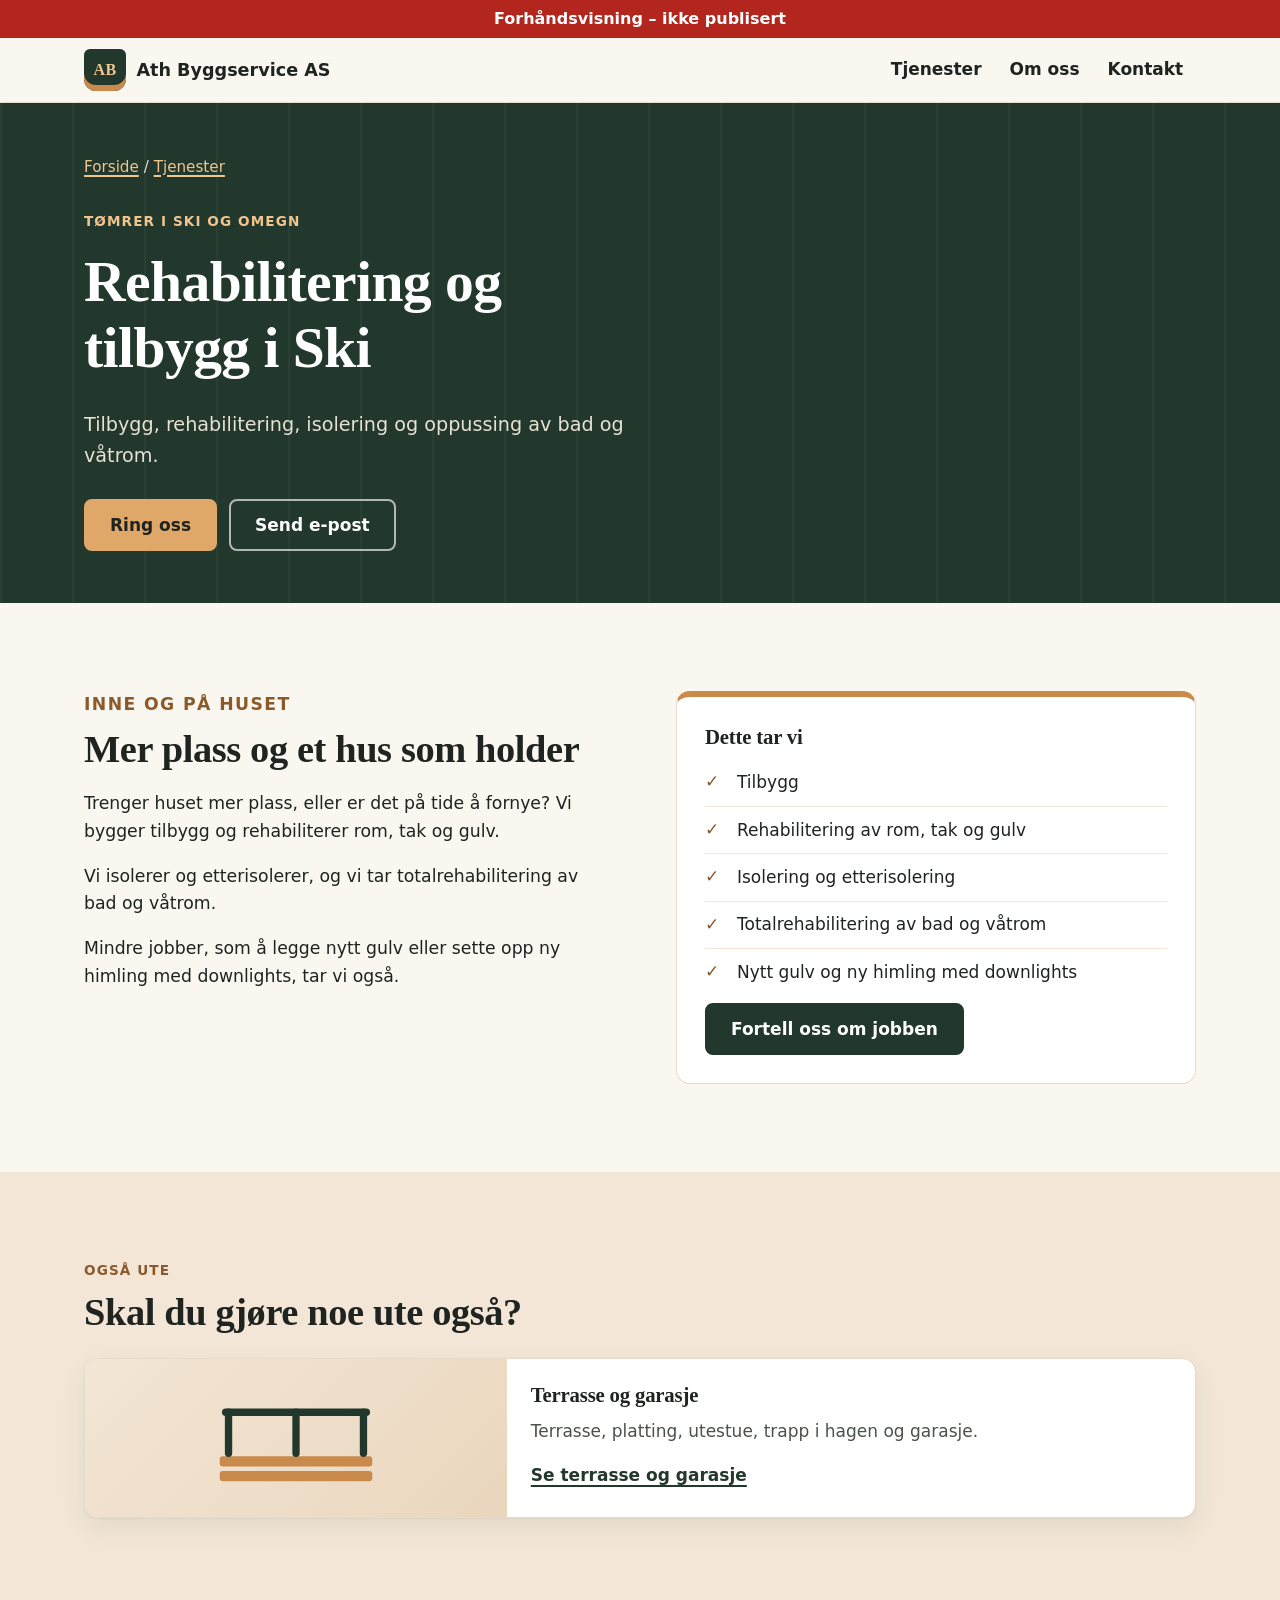
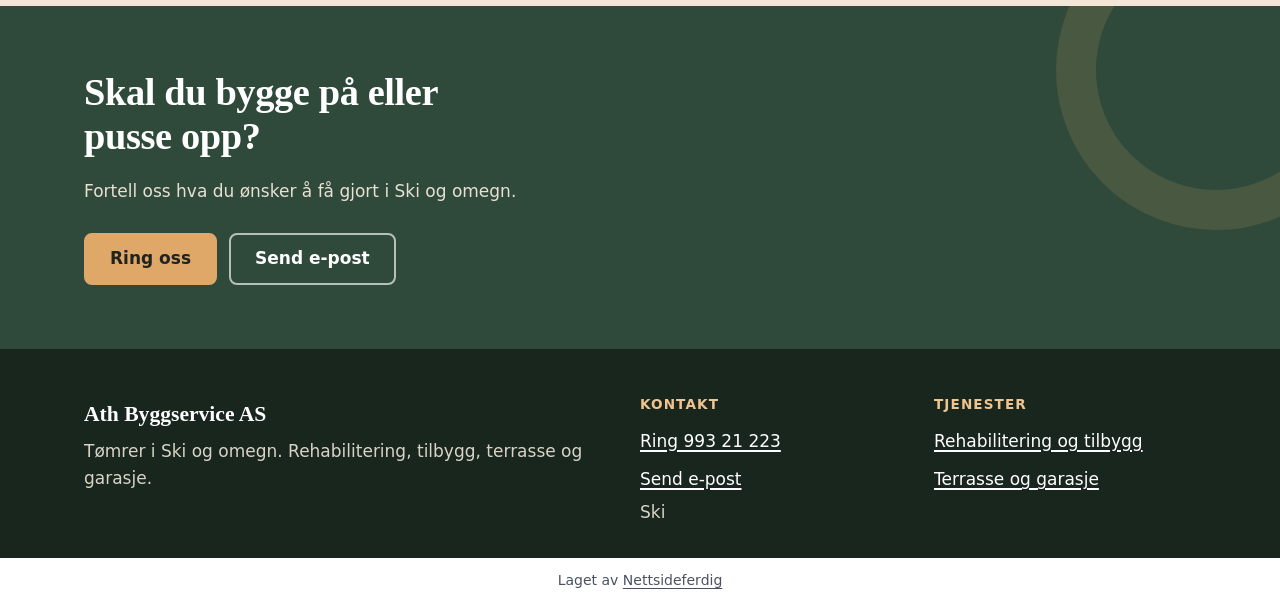
==== tjenester/rehabilitering/index.html @ ae08cdbd "Forhåndsvisning" ====
<!doctype html>
<html lang="nb">
<head>
<meta charset="utf-8">
<meta name="viewport" content="width=device-width, initial-scale=1">
<title>Rehabilitering og tilbygg i Ski | Ath Byggservice AS</title>
<meta name="description" content="Rehabilitering, tilbygg, isolering og oppussing av bad og våtrom i Ski og omegn. Tømrerarbeid fra Ath Byggservice AS.">
<link rel="canonical" href="https://andersmathisen7-design.github.io/side-ath-byggservice-as-99d65b7e/tjenester/rehabilitering/">
<meta property="og:type" content="website">
<meta property="og:locale" content="nb_NO">
<meta property="og:site_name" content="Ath Byggservice AS">
<meta property="og:title" content="Rehabilitering og tilbygg i Ski | Ath Byggservice AS">
<meta property="og:description" content="Rehabilitering, tilbygg, isolering og oppussing av bad og våtrom i Ski og omegn. Tømrerarbeid fra Ath Byggservice AS.">
<meta property="og:url" content="https://andersmathisen7-design.github.io/side-ath-byggservice-as-99d65b7e/tjenester/rehabilitering/">
<meta http-equiv="Content-Security-Policy" content="default-src 'none'; style-src 'self'; img-src 'self'; manifest-src 'self'; worker-src 'self'; script-src 'self'">
<link rel="stylesheet" href="../../style.css">
<meta name="theme-color" content="#23382c">
<link rel="manifest" href="../../manifest.webmanifest">
<link rel="icon" href="../../icon.svg" type="image/svg+xml">
<script src="../../pwa.js" defer></script>
<meta name="robots" content="noindex,nofollow">
</head>
<body>
<div class="forhandsstripe">Forhåndsvisning – ikke publisert</div>
<header class="topp"><div class="wrap"><a class="logo" href="../../"><span class="logo-merke" aria-hidden="true">AB</span><span>Ath Byggservice AS</span></a><nav class="meny" aria-label="Hovedmeny"><ul><li><a href="../../#tjenester">Tjenester</a></li><li><a href="../../#om">Om oss</a></li><li><a href="#kontakt">Kontakt</a></li></ul></nav></div></header>
<main>
<section class="side-hero"><div class="wrap"><p class="sti"><a href="../../">Forside</a> <span aria-hidden="true">/</span> <a href="../../#tjenester">Tjenester</a></p><p class="etikett">Tømrer i Ski og omegn</p><h1>Rehabilitering og tilbygg i Ski</h1><p class="ingress">Tilbygg, rehabilitering, isolering og oppussing av bad og våtrom.</p><div class="knapper"><a class="knapp" href="tel:99321223">Ring oss</a><a class="knapp knapp-strek" href="mailto:post@athbyggservice.no">Send e-post</a></div></div></section><section class="seksjon"><div class="wrap delt delt-topp"><div class="brodtekst"><p class="overlinje">Inne og på huset</p><h2>Mer plass og et hus som holder</h2><p>Trenger huset mer plass, eller er det på tide å fornye? Vi bygger tilbygg og rehabiliterer rom, tak og gulv.</p><p>Vi isolerer og etterisolerer, og vi tar totalrehabilitering av bad og våtrom.</p><p>Mindre jobber, som å legge nytt gulv eller sette opp ny himling med downlights, tar vi også.</p></div><aside class="faktaboks" aria-labelledby="dette-tar-vi"><h2 class="h3" id="dette-tar-vi">Dette tar vi</h2><ul class="hake"><li>Tilbygg</li><li>Rehabilitering av rom, tak og gulv</li><li>Isolering og etterisolering</li><li>Totalrehabilitering av bad og våtrom</li><li>Nytt gulv og ny himling med downlights</li></ul><a class="knapp knapp-mork" href="mailto:post@athbyggservice.no">Fortell oss om jobben</a></aside></div></section><section class="seksjon om"><div class="wrap"><p class="overlinje">Også ute</p><h2>Skal du gjøre noe ute også?</h2><a class="kort kort-liggende" href="../../tjenester/terrasse/"><div class="kort-topp" aria-hidden="true"><svg viewBox="0 0 120 80"><g fill="#c98a4b"><rect x="8" y="52" width="104" height="7" rx="2"/><rect x="8" y="62" width="104" height="7" rx="2"/></g><g stroke="#23382c" stroke-width="5" stroke-linecap="round"><line x1="14" y1="50" x2="14" y2="22"/><line x1="60" y1="50" x2="60" y2="22"/><line x1="106" y1="50" x2="106" y2="22"/><line x1="12" y1="22" x2="108" y2="22"/></g></svg></div><div class="kort-tekst"><h3>Terrasse og garasje</h3><p>Terrasse, platting, utestue, trapp i hagen og garasje.</p><span class="kort-lenke">Se terrasse og garasje</span></div></a></div></section><section class="kontakt-cta"><div class="wrap"><h2>Skal du bygge på eller pusse opp?</h2><p>Fortell oss hva du ønsker å få gjort i Ski og omegn.</p><div class="knapper"><a class="knapp" href="tel:99321223">Ring oss</a><a class="knapp knapp-strek" href="mailto:post@athbyggservice.no">Send e-post</a></div></div></section>
</main>
<footer class="bunn" id="kontakt"><div class="wrap bunn-rad"><div><p class="bunn-navn">Ath Byggservice AS</p><p>Tømrer i Ski og omegn. Rehabilitering, tilbygg, terrasse og garasje.</p></div><div><h2 class="bunn-tittel">Kontakt</h2><ul class="bunn-liste"><li><a href="tel:99321223">Ring 993 21 223</a></li><li><a href="mailto:post@athbyggservice.no">Send e-post</a></li><li>Ski</li></ul></div><div><h2 class="bunn-tittel">Tjenester</h2><ul class="bunn-liste"><li><a href="../../tjenester/rehabilitering/">Rehabilitering og tilbygg</a></li><li><a href="../../tjenester/terrasse/">Terrasse og garasje</a></li></ul></div></div></footer>
<p class="nf-byra">Laget av <a href="https://nettsideferdig.no/">Nettsideferdig</a></p>
</body>
</html>
---- style.css ----
/* Fast fra Sidefabrikken: bestillingswidgeten. */
:root { --nf-farge: #23382c; }
#nf-bestill [hidden] { display: none !important; }
#nf-bestill button { font: inherit; padding: 0.5rem 0.9rem; margin: 0.2rem; border: 1px solid var(--nf-farge); border-radius: 6px; background: #fff; color: var(--nf-farge); cursor: pointer; }
#nf-bestill button:disabled { opacity: 0.6; }
#nf-bestill .nf-knapp { background: var(--nf-farge); color: #fff; }
#nf-bestill .nf-tjeneste { display: block; width: 100%; text-align: left; }
#nf-bestill .nf-tjeneste small, #nf-bestill .nf-vare small { display: block; color: #555; }
#nf-bestill .nf-felt { display: block; margin: 0.5rem 0; }
#nf-bestill input, #nf-bestill select, #nf-bestill textarea { font: inherit; padding: 0.4rem; border: 1px solid #c5cad3; border-radius: 4px; display: block; width: 100%; max-width: 24rem; }
#nf-bestill input[type="checkbox"], #nf-bestill input[type="radio"] { display: inline-block; width: auto; margin: 0 0.4rem 0 0; vertical-align: middle; }
#nf-bestill .nf-rad { display: flex; flex-wrap: wrap; gap: 0.5rem; }
#nf-bestill .nf-vare { padding: 0.4rem 0; border-bottom: 1px solid #e3e6eb; }
#nf-bestill .nf-feil, #nf-bestill .nf-utsolgt { color: #b3261e; }
#nf-bestill .nf-test { background: #fff4e5; padding: 0.4rem 0.8rem; border-radius: 6px; }
#nf-bestill .nf-oppsummering { font-weight: 600; }
#nf-bestill .nf-faner { display: flex; flex-wrap: wrap; gap: 0.25rem; margin: 0.5rem 0 1rem; }
#nf-bestill .nf-fane.nf-valgt, #nf-bestill .nf-dag.nf-valgt { background: var(--nf-farge); color: #fff; }
#nf-bestill .nf-adresse { position: relative; max-width: 24rem; }
#nf-bestill .nf-forslag { position: absolute; top: 100%; left: 0; right: 0; z-index: 10; max-height: 15rem; overflow-y: auto; background: #fff; border: 1px solid #c5cad3; border-radius: 4px; box-shadow: 0 4px 12px rgba(0, 0, 0, 0.15); }
#nf-bestill .nf-forslag button { display: block; width: 100%; margin: 0; border: 0; border-radius: 0; padding: 0.5rem 0.75rem; text-align: left; color: inherit; }
#nf-bestill .nf-forslag button:hover, #nf-bestill .nf-forslag button:focus { background: #f4f7fb; }
#nf-bestill .nf-dager { display: flex; flex-wrap: wrap; gap: 0.25rem; margin: 0.5rem 0; }
#nf-bestill .nf-dag.nf-full { text-decoration: line-through; color: #777; border-color: #c5cad3; }
#nf-bestill .nf-tillegg { margin: 0.5rem 0; }
#nf-bestill .nf-sporsmal { margin: 0.8rem 0; }
#nf-bestill .nf-hjelp { display: block; font-size: 0.875rem; color: #666; margin: 0.15rem 0 0.25rem; }
#nf-bestill .nf-sum { font-weight: 700; font-size: 1.15rem; }
#nf-bestill .nf-ja-nei { display: flex; gap: 1.5rem; margin-top: 0.25rem; }
.prisliste table { border-collapse: collapse; width: 100%; max-width: 36rem; }
.prisliste th, .prisliste td { text-align: left; padding: 0.4rem 0.6rem 0.4rem 0; border-bottom: 1px solid #e3e6eb; vertical-align: top; }
.prisliste td:last-child, .prisliste th:last-child { text-align: right; white-space: nowrap; padding-right: 0; }
.prisliste small { color: #555; }
.prisliste .prisinfo { font-size: 0.875rem; color: #555; }

main > section.melding, main > section.bestill { box-sizing: border-box; max-width: 42rem; margin: 0 auto; padding: 2.5rem 1.25rem 3.5rem; }
.nf-skjema .nf-felt { display: block; margin: 0.75rem 0; }
.nf-skjema label, .nf-skjema legend { display: block; font-weight: 600; }
.nf-skjema fieldset { border: 0; padding: 0; margin: 0.75rem 0; min-width: 0; }
.nf-skjema fieldset label { font-weight: 400; }
.nf-skjema input, .nf-skjema textarea { font: inherit; padding: 0.5rem; border: 1px solid #c5cad3; border-radius: 4px; display: block; width: 100%; max-width: 32rem; }
.nf-skjema input[type="radio"] { display: inline-block; width: auto; margin: 0 0.4rem 0 0; vertical-align: middle; }
.nf-skjema input:focus, .nf-skjema textarea:focus { outline: 2px solid var(--nf-farge); outline-offset: 1px; }
.nf-skjema button { font: inherit; font-weight: 600; border: 0; cursor: pointer; padding: 0.85rem 1.5rem; border-radius: 6px; background: var(--nf-farge); color: #fff; min-height: 44px; }
.nf-skjema .nf-info { font-size: 0.875rem; color: #555; }

/* Designet */
*,*::before,*::after{box-sizing:border-box}html{-webkit-text-size-adjust:100%}body{margin:0;font-family:system-ui,-apple-system,"Segoe UI",Helvetica,Arial,sans-serif;font-size:1.0625rem;line-height:1.6;color:#1f2421;background:#faf6f0}img{display:block;width:100%;height:auto}a{color:#23382c;text-decoration-thickness:2px;text-underline-offset:3px}a:focus-visible{outline:3px solid #c98a4b;outline-offset:3px;border-radius:4px}h1,h2,h3{font-family:Georgia,"Iowan Old Style",serif;line-height:1.15;letter-spacing:-.01em;margin:0 0 .5em;font-weight:700}h1{font-size:clamp(2.1rem,7vw,3.6rem)}h2{font-size:clamp(1.65rem,4.5vw,2.4rem)}h3,.h3{font-size:1.3rem}p{margin:0 0 1em}.wrap{width:100%;max-width:72rem;margin:0 auto;padding:0 1.25rem}.smal{max-width:46rem}.topp{background:#faf6f0;border-bottom:1px solid #e6dccd}.topp .wrap{display:flex;flex-wrap:wrap;align-items:center;justify-content:space-between;gap:.25rem 1.5rem;padding-top:.6rem;padding-bottom:.6rem}.logo{display:inline-flex;align-items:center;gap:.65rem;text-decoration:none;color:#1f2421;font-weight:800;font-size:1.1rem;min-height:44px}.logo-merke{display:inline-flex;align-items:center;justify-content:center;width:42px;height:42px;flex:none;background:#23382c;color:#f0c48f;font-family:Georgia,serif;font-size:1rem;letter-spacing:.02em;border-radius:6px 6px 12px 12px;box-shadow:inset 0 -6px 0 #c98a4b}.meny ul{list-style:none;margin:0;padding:0;display:flex;flex-wrap:wrap;gap:.15rem}.meny a{display:inline-flex;align-items:center;min-height:44px;padding:0 .8rem;text-decoration:none;color:#1f2421;font-weight:600;border-radius:999px}.meny a:hover{background:#f3e6d6}@media(min-width:56rem){.topp{position:sticky;top:0;z-index:10;background:rgba(250,246,240,.97)}}.hero{background:#23382c;color:#e7e0d4;position:relative;overflow:hidden}.hero::before{content:"";position:absolute;inset:0;background:repeating-linear-gradient(90deg,rgba(255,255,255,.035) 0 2px,transparent 2px 72px);pointer-events:none}.hero .wrap{position:relative;display:grid;gap:2rem;padding-top:3.25rem;padding-bottom:3.5rem}.etikett{display:inline-block;font-size:.85rem;font-weight:700;letter-spacing:.08em;text-transform:uppercase;color:#f0c48f;margin-bottom:1rem}.hero h1{color:#fff;max-width:15ch}.ingress{font-size:1.2rem;max-width:36rem}.knapper{display:flex;flex-wrap:wrap;gap:.75rem;margin-top:1.75rem}.knapp{display:inline-flex;align-items:center;justify-content:center;min-height:52px;padding:0 1.5rem;border-radius:8px;background:#e0a868;color:#1f2421;font-weight:800;text-decoration:none;border:2px solid #e0a868;transition:background .2s,border-color .2s}.knapp:hover{background:#f0c48f;border-color:#f0c48f}.knapp-strek{background:transparent;color:#fff;border-color:rgba(255,255,255,.65)}.knapp-strek:hover{background:rgba(255,255,255,.1);border-color:#fff}.knapp-mork{background:#23382c;border-color:#23382c;color:#fff;margin-top:.5rem}.knapp-mork:hover{background:#2f4a3a;border-color:#2f4a3a}.hero-illustrasjon svg{display:block;width:100%;height:auto;max-width:28rem;margin:0 auto}@media(min-width:56rem){.hero .wrap{grid-template-columns:1.15fr .85fr;align-items:center;padding-top:5.5rem;padding-bottom:5.5rem}}.seksjon{padding:4rem 0}@media(min-width:56rem){.seksjon{padding:5.5rem 0}}.seksjon-hode{max-width:40rem;margin-bottom:2.25rem}.overlinje{font-size:.85rem;font-weight:700;letter-spacing:.08em;text-transform:uppercase;color:#8a5a2b;margin:0 0 .5rem}.kort-rad{display:grid;gap:1.25rem}@media(min-width:48rem){.kort-rad{grid-template-columns:1fr 1fr;gap:1.75rem}}.kort{display:flex;flex-direction:column;background:#fff;border:1px solid #e6dccd;border-radius:14px;overflow:hidden;text-decoration:none;color:inherit;box-shadow:0 1px 2px rgba(35,56,44,.06),0 10px 28px rgba(35,56,44,.07);transition:transform .2s,box-shadow .2s}.kort:hover{transform:translateY(-3px);box-shadow:0 2px 4px rgba(35,56,44,.08),0 16px 36px rgba(35,56,44,.12)}.kort-topp{aspect-ratio:16/7;background:linear-gradient(135deg,#f3e6d6,#ead6bd);display:flex;align-items:center;justify-content:center}.kort-topp svg{width:42%;max-width:11rem;height:auto}.kort-tekst{padding:1.5rem 1.5rem 1.75rem}.kort-tekst p{color:#4a524c}.kort-lenke{display:inline-block;font-weight:700;color:#23382c;text-decoration:underline;text-decoration-thickness:2px;text-underline-offset:4px}.kort-liggende{margin-top:1.5rem}@media(min-width:48rem){.kort-liggende{flex-direction:row}.kort-liggende .kort-topp{flex:0 0 38%;aspect-ratio:auto}}.jobber{list-style:none;padding:0;margin:2.25rem 0 0;display:flex;flex-wrap:wrap;gap:.6rem}.jobber li{background:#fff;border:1px solid #e6dccd;border-radius:999px;padding:.45rem 1rem;font-weight:600;font-size:.98rem}.om{background:#f3e6d6}.delt{display:grid;gap:2.5rem;align-items:center}@media(min-width:56rem){.delt{grid-template-columns:1fr 1fr;gap:4.5rem}}.delt-topp{align-items:start}.delt p{max-width:38rem}.planker{display:grid;gap:12px;padding:1rem 0}.planker span{display:block;height:46px;border-radius:6px;background:linear-gradient(90deg,#c98a4b,#dcae7a 35%,#c3854a 62%,#d9a873);box-shadow:inset 0 -4px 0 rgba(0,0,0,.08)}.planker span:nth-child(2){margin-left:14%;background:linear-gradient(90deg,#b77a3f,#d8a26a 45%,#c48850)}.planker span:nth-child(3){margin-right:10%}.planker span:nth-child(4){margin-left:6%;margin-right:4%;background:linear-gradient(90deg,#d29a5c,#e4b886 50%,#c98a4b)}.planker span:nth-child(5){margin-left:20%}.planker span:nth-child(6){background:#23382c;margin-right:24%}.punkter{list-style:none;padding:0;margin:0;display:grid;gap:1rem}@media(min-width:48rem){.punkter{grid-template-columns:repeat(2,1fr)}}.punkter li{display:flex;gap:1rem;align-items:center;padding:1.25rem 1.4rem;background:#fff;border-radius:12px;border:1px solid #e6dccd;border-left:5px solid #c98a4b;font-weight:600;font-size:1.08rem}.nr{display:inline-flex;align-items:center;justify-content:center;flex:none;width:2.4rem;height:2.4rem;border-radius:50%;background:#23382c;color:#f0c48f;font-family:Georgia,serif;font-weight:700}.faq details{border-bottom:1px solid #e0d4c3}.faq summary{cursor:pointer;font-weight:700;font-size:1.1rem;min-height:56px;padding:.75rem 0;display:flex;align-items:center;justify-content:space-between;gap:1rem;list-style:none}.faq summary::-webkit-details-marker{display:none}.faq summary::after{content:"+";font-size:1.6rem;line-height:1;color:#8a5a2b}.faq details[open] summary::after{content:"–"}.faq details p{color:#4a524c;padding-bottom:1rem;margin:0}.kontakt-cta{background:#2f4a3a;color:#e7e0d4;padding:4rem 0;position:relative;overflow:hidden}.kontakt-cta::after{content:"";position:absolute;right:-6rem;top:-6rem;width:20rem;height:20rem;border-radius:50%;border:40px solid rgba(224,168,104,.14)}.kontakt-cta .wrap{position:relative;z-index:1}.kontakt-cta h2{color:#fff;max-width:22ch}.kontakt-cta p{max-width:36rem}.side-hero{background:#23382c;color:#e7e0d4;padding:2.75rem 0 3.25rem;position:relative;overflow:hidden}.side-hero::before{content:"";position:absolute;inset:0;background:repeating-linear-gradient(90deg,rgba(255,255,255,.035) 0 2px,transparent 2px 72px)}.side-hero .wrap{position:relative}.side-hero h1{color:#fff;max-width:20ch}.sti{font-size:.95rem;margin-bottom:1.25rem}.sti a{color:#f0c48f;display:inline-block;padding:.5rem 0}.brodtekst{max-width:40rem}.brodtekst p{font-size:1.08rem}.faktaboks{background:#fff;border:1px solid #e6dccd;border-top:6px solid #c98a4b;border-radius:14px;padding:1.75rem}.hake{list-style:none;padding:0;margin:0}.hake li{position:relative;padding:.6rem 0 .6rem 2rem;border-bottom:1px solid #efe6d9}.hake li:last-child{border-bottom:0}.hake li::before{content:"✓";position:absolute;left:0;top:.55rem;color:#8a5a2b;font-weight:800}.bunn{background:#18261e;color:#d9d3c7;padding:3rem 0 2rem}.bunn a{color:#fff;display:inline-block;padding:.35rem 0;word-break:break-word}.bunn-rad{display:grid;gap:2rem}@media(min-width:48rem){.bunn-rad{grid-template-columns:2fr 1fr 1fr}}.bunn-navn{font-family:Georgia,serif;font-size:1.35rem;font-weight:700;color:#fff;margin-bottom:.4rem}.bunn-tittel{font-family:system-ui,-apple-system,"Segoe UI",sans-serif;font-size:.85rem;letter-spacing:.08em;text-transform:uppercase;color:#f0c48f;margin-bottom:.6rem}.bunn-liste{list-style:none;margin:0;padding:0}section.melding{padding:3rem 0}.nf-skjema label{display:block;font-weight:700;margin-bottom:.35rem}.nf-skjema input,.nf-skjema textarea{width:100%;font:inherit;padding:.75rem;border:1px solid #cbbfae;border-radius:8px;background:#fff}.nf-skjema button.knapp{border:0;cursor:pointer;font:inherit;font-weight:800}

/* Fast fra Sidefabrikken */
.forhandsstripe { display: block !important; position: relative !important; z-index: 2147483647 !important; background: #b3261e !important; color: #fff !important; text-align: center !important; padding: 0.5rem 1rem !important; font: 600 1rem/1.4 system-ui, sans-serif !important; visibility: visible !important; opacity: 1 !important; max-height: none !important; height: auto !important; min-height: 0 !important; overflow: visible !important; margin: 0 !important; top: auto !important; left: auto !important; right: auto !important; bottom: auto !important; width: auto !important; transform: none !important; clip-path: none !important; filter: none !important; text-indent: 0 !important; font-size: 1rem !important; }
.nf-byra { display: block !important; position: static !important; inset: auto !important; z-index: auto !important; background: #fff !important; color: #4a5160 !important; text-align: center !important; padding: 0.75rem 1rem !important; margin: 0 !important; width: auto !important; max-width: none !important; height: auto !important; min-height: 0 !important; max-height: none !important; overflow: visible !important; visibility: visible !important; opacity: 1 !important; transform: none !important; clip-path: none !important; filter: none !important; font: 400 0.875rem/1.5 system-ui, sans-serif !important; letter-spacing: normal !important; text-indent: 0 !important; text-transform: none !important; }
.nf-byra a { display: inline !important; position: static !important; color: inherit !important; text-decoration: underline !important; font: inherit !important; visibility: visible !important; opacity: 1 !important; pointer-events: auto !important; }
.nf-felle { display: none !important; position: absolute !important; left: -10000px !important; width: 1px !important; height: 1px !important; overflow: hidden !important; }
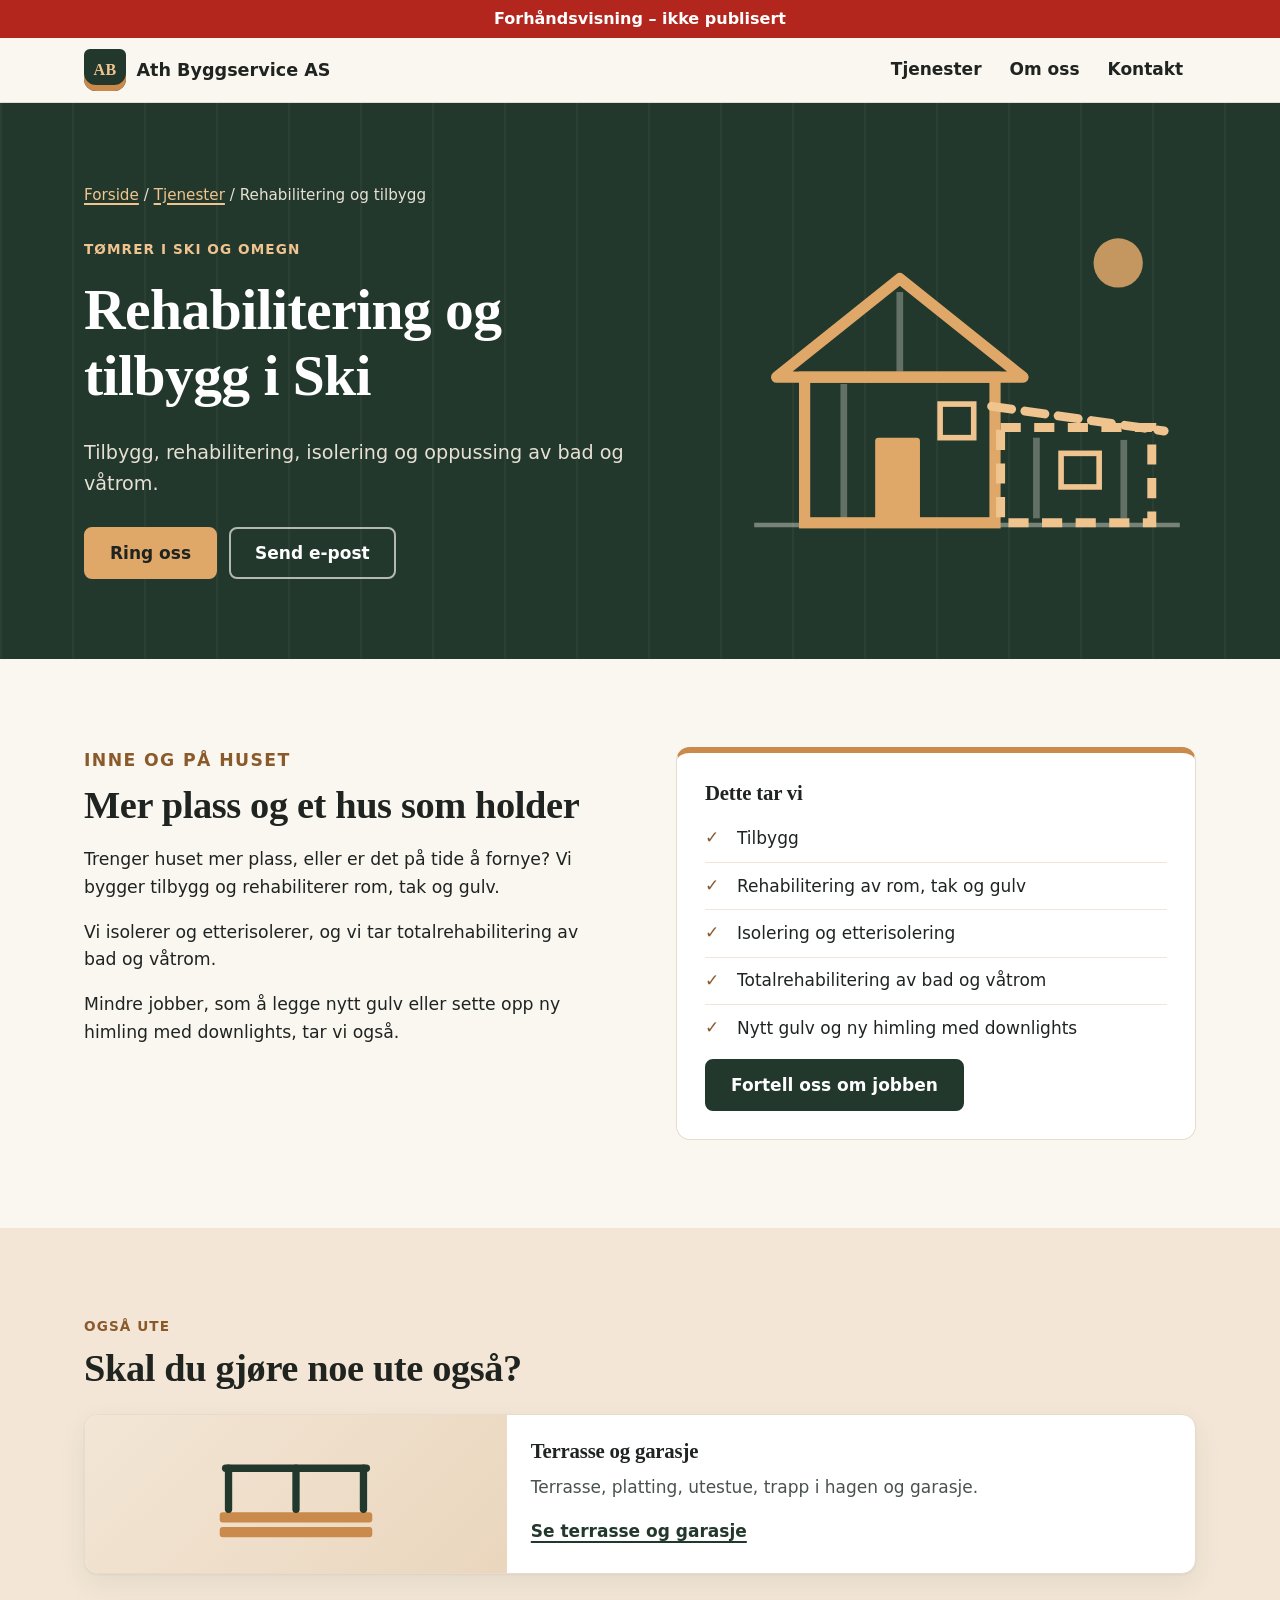
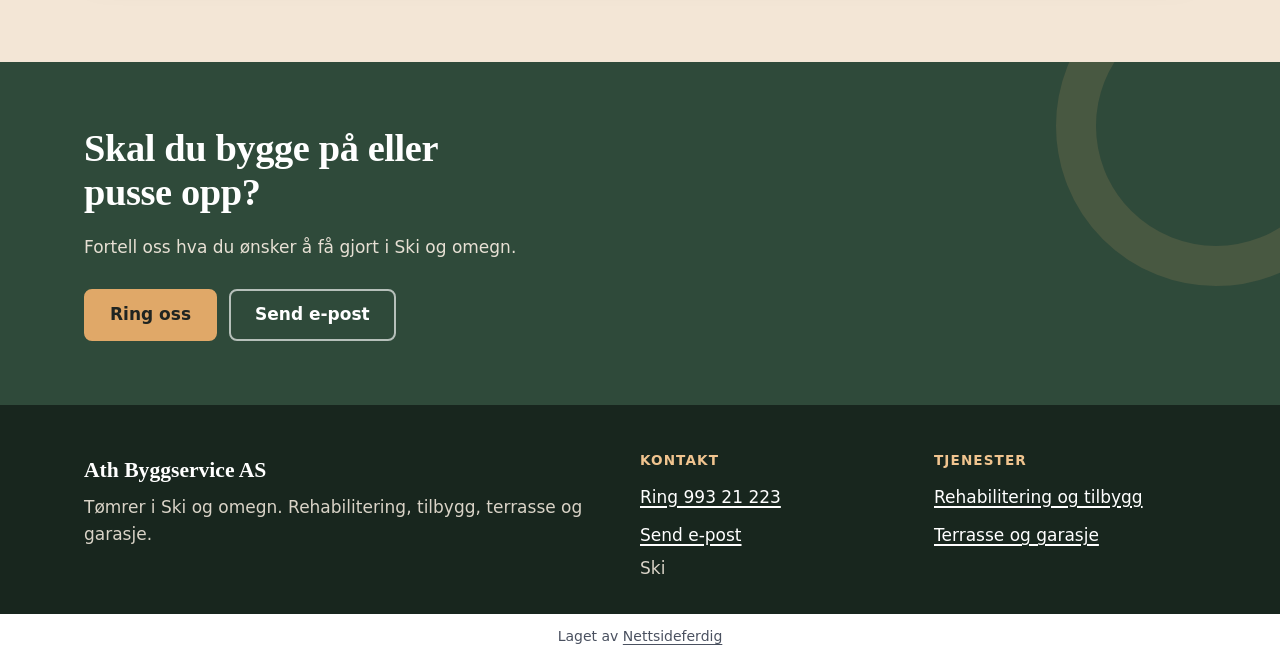
==== commit 2629f827: "Forhåndsvisning" ====
--- a/tjenester/rehabilitering/index.html
+++ b/tjenester/rehabilitering/index.html
@@ -24,7 +24,7 @@
 <div class="forhandsstripe">Forhåndsvisning – ikke publisert</div>
 <header class="topp"><div class="wrap"><a class="logo" href="../../"><span class="logo-merke" aria-hidden="true">AB</span><span>Ath Byggservice AS</span></a><nav class="meny" aria-label="Hovedmeny"><ul><li><a href="../../#tjenester">Tjenester</a></li><li><a href="../../#om">Om oss</a></li><li><a href="#kontakt">Kontakt</a></li></ul></nav></div></header>
 <main>
-<section class="side-hero"><div class="wrap"><p class="sti"><a href="../../">Forside</a> <span aria-hidden="true">/</span> <a href="../../#tjenester">Tjenester</a></p><p class="etikett">Tømrer i Ski og omegn</p><h1>Rehabilitering og tilbygg i Ski</h1><p class="ingress">Tilbygg, rehabilitering, isolering og oppussing av bad og våtrom.</p><div class="knapper"><a class="knapp" href="tel:99321223">Ring oss</a><a class="knapp knapp-strek" href="mailto:post@athbyggservice.no">Send e-post</a></div></div></section><section class="seksjon"><div class="wrap delt delt-topp"><div class="brodtekst"><p class="overlinje">Inne og på huset</p><h2>Mer plass og et hus som holder</h2><p>Trenger huset mer plass, eller er det på tide å fornye? Vi bygger tilbygg og rehabiliterer rom, tak og gulv.</p><p>Vi isolerer og etterisolerer, og vi tar totalrehabilitering av bad og våtrom.</p><p>Mindre jobber, som å legge nytt gulv eller sette opp ny himling med downlights, tar vi også.</p></div><aside class="faktaboks" aria-labelledby="dette-tar-vi"><h2 class="h3" id="dette-tar-vi">Dette tar vi</h2><ul class="hake"><li>Tilbygg</li><li>Rehabilitering av rom, tak og gulv</li><li>Isolering og etterisolering</li><li>Totalrehabilitering av bad og våtrom</li><li>Nytt gulv og ny himling med downlights</li></ul><a class="knapp knapp-mork" href="mailto:post@athbyggservice.no">Fortell oss om jobben</a></aside></div></section><section class="seksjon om"><div class="wrap"><p class="overlinje">Også ute</p><h2>Skal du gjøre noe ute også?</h2><a class="kort kort-liggende" href="../../tjenester/terrasse/"><div class="kort-topp" aria-hidden="true"><svg viewBox="0 0 120 80"><g fill="#c98a4b"><rect x="8" y="52" width="104" height="7" rx="2"/><rect x="8" y="62" width="104" height="7" rx="2"/></g><g stroke="#23382c" stroke-width="5" stroke-linecap="round"><line x1="14" y1="50" x2="14" y2="22"/><line x1="60" y1="50" x2="60" y2="22"/><line x1="106" y1="50" x2="106" y2="22"/><line x1="12" y1="22" x2="108" y2="22"/></g></svg></div><div class="kort-tekst"><h3>Terrasse og garasje</h3><p>Terrasse, platting, utestue, trapp i hagen og garasje.</p><span class="kort-lenke">Se terrasse og garasje</span></div></a></div></section><section class="kontakt-cta"><div class="wrap"><h2>Skal du bygge på eller pusse opp?</h2><p>Fortell oss hva du ønsker å få gjort i Ski og omegn.</p><div class="knapper"><a class="knapp" href="tel:99321223">Ring oss</a><a class="knapp knapp-strek" href="mailto:post@athbyggservice.no">Send e-post</a></div></div></section>
+<section class="side-hero"><div class="wrap side-hero-rad"><div><p class="sti"><a href="../../">Forside</a> <span aria-hidden="true">/</span> <a href="../../#tjenester">Tjenester</a> <span aria-hidden="true">/</span> <span aria-current="page">Rehabilitering og tilbygg</span></p><p class="etikett">Tømrer i Ski og omegn</p><h1>Rehabilitering og tilbygg i Ski</h1><p class="ingress">Tilbygg, rehabilitering, isolering og oppussing av bad og våtrom.</p><div class="knapper"><a class="knapp" href="tel:99321223">Ring oss</a><a class="knapp knapp-strek" href="mailto:post@athbyggservice.no">Send e-post</a></div></div><div class="hero-illustrasjon" aria-hidden="true"><svg viewBox="0 0 400 320"><circle cx="335" cy="58" r="22" fill="#e0a868" fill-opacity="0.85"/><line x1="10" y1="292" x2="390" y2="292" stroke="#f7f2ea" stroke-opacity="0.4" stroke-width="4"/><g stroke="#f7f2ea" stroke-opacity="0.3" stroke-width="6"><line x1="90" y1="166" x2="90" y2="286"/><line x1="140" y1="84" x2="140" y2="155"/><line x1="262" y1="214" x2="262" y2="286"/><line x1="340" y1="216" x2="340" y2="286"/></g><polygon points="30,160 140,72 250,160" fill="none" stroke="#e0a868" stroke-width="10" stroke-linejoin="round"/><rect x="55" y="160" width="170" height="130" fill="none" stroke="#e0a868" stroke-width="10"/><rect x="118" y="214" width="40" height="76" rx="3" fill="#e0a868"/><rect x="176" y="184" width="30" height="30" fill="none" stroke="#f0c48f" stroke-width="5"/><line x1="222" y1="186" x2="376" y2="208" stroke="#f0c48f" stroke-width="8" stroke-linecap="round" stroke-dasharray="18 12"/><rect x="230" y="205" width="135" height="85" fill="none" stroke="#f0c48f" stroke-width="8" stroke-dasharray="18 12"/><rect x="284" y="228" width="34" height="30" fill="none" stroke="#f0c48f" stroke-width="5"/></svg></div></div></section><section class="seksjon"><div class="wrap delt delt-topp"><div class="brodtekst"><p class="overlinje">Inne og på huset</p><h2>Mer plass og et hus som holder</h2><p>Trenger huset mer plass, eller er det på tide å fornye? Vi bygger tilbygg og rehabiliterer rom, tak og gulv.</p><p>Vi isolerer og etterisolerer, og vi tar totalrehabilitering av bad og våtrom.</p><p>Mindre jobber, som å legge nytt gulv eller sette opp ny himling med downlights, tar vi også.</p></div><aside class="faktaboks" aria-labelledby="dette-tar-vi"><h2 class="h3" id="dette-tar-vi">Dette tar vi</h2><ul class="hake"><li>Tilbygg</li><li>Rehabilitering av rom, tak og gulv</li><li>Isolering og etterisolering</li><li>Totalrehabilitering av bad og våtrom</li><li>Nytt gulv og ny himling med downlights</li></ul><a class="knapp knapp-mork" href="mailto:post@athbyggservice.no">Fortell oss om jobben</a></aside></div></section><section class="seksjon om"><div class="wrap"><p class="overlinje">Også ute</p><h2>Skal du gjøre noe ute også?</h2><a class="kort kort-liggende" href="../../tjenester/terrasse/"><div class="kort-topp" aria-hidden="true"><svg viewBox="0 0 120 80"><g fill="#c98a4b"><rect x="8" y="52" width="104" height="7" rx="2"/><rect x="8" y="62" width="104" height="7" rx="2"/></g><g stroke="#23382c" stroke-width="5" stroke-linecap="round"><line x1="14" y1="50" x2="14" y2="22"/><line x1="60" y1="50" x2="60" y2="22"/><line x1="106" y1="50" x2="106" y2="22"/><line x1="12" y1="22" x2="108" y2="22"/></g></svg></div><div class="kort-tekst"><h3>Terrasse og garasje</h3><p>Terrasse, platting, utestue, trapp i hagen og garasje.</p><span class="kort-lenke">Se terrasse og garasje</span></div></a></div></section><section class="kontakt-cta"><div class="wrap"><h2>Skal du bygge på eller pusse opp?</h2><p>Fortell oss hva du ønsker å få gjort i Ski og omegn.</p><div class="knapper"><a class="knapp" href="tel:99321223">Ring oss</a><a class="knapp knapp-strek" href="mailto:post@athbyggservice.no">Send e-post</a></div></div></section>
 </main>
 <footer class="bunn" id="kontakt"><div class="wrap bunn-rad"><div><p class="bunn-navn">Ath Byggservice AS</p><p>Tømrer i Ski og omegn. Rehabilitering, tilbygg, terrasse og garasje.</p></div><div><h2 class="bunn-tittel">Kontakt</h2><ul class="bunn-liste"><li><a href="tel:99321223">Ring 993 21 223</a></li><li><a href="mailto:post@athbyggservice.no">Send e-post</a></li><li>Ski</li></ul></div><div><h2 class="bunn-tittel">Tjenester</h2><ul class="bunn-liste"><li><a href="../../tjenester/rehabilitering/">Rehabilitering og tilbygg</a></li><li><a href="../../tjenester/terrasse/">Terrasse og garasje</a></li></ul></div></div></footer>
 <p class="nf-byra">Laget av <a href="https://nettsideferdig.no/">Nettsideferdig</a></p>
--- a/style.css
+++ b/style.css
@@ -45,7 +45,7 @@
 .nf-skjema .nf-info { font-size: 0.875rem; color: #555; }
 
 /* Designet */
-*,*::before,*::after{box-sizing:border-box}html{-webkit-text-size-adjust:100%}body{margin:0;font-family:system-ui,-apple-system,"Segoe UI",Helvetica,Arial,sans-serif;font-size:1.0625rem;line-height:1.6;color:#1f2421;background:#faf6f0}img{display:block;width:100%;height:auto}a{color:#23382c;text-decoration-thickness:2px;text-underline-offset:3px}a:focus-visible{outline:3px solid #c98a4b;outline-offset:3px;border-radius:4px}h1,h2,h3{font-family:Georgia,"Iowan Old Style",serif;line-height:1.15;letter-spacing:-.01em;margin:0 0 .5em;font-weight:700}h1{font-size:clamp(2.1rem,7vw,3.6rem)}h2{font-size:clamp(1.65rem,4.5vw,2.4rem)}h3,.h3{font-size:1.3rem}p{margin:0 0 1em}.wrap{width:100%;max-width:72rem;margin:0 auto;padding:0 1.25rem}.smal{max-width:46rem}.topp{background:#faf6f0;border-bottom:1px solid #e6dccd}.topp .wrap{display:flex;flex-wrap:wrap;align-items:center;justify-content:space-between;gap:.25rem 1.5rem;padding-top:.6rem;padding-bottom:.6rem}.logo{display:inline-flex;align-items:center;gap:.65rem;text-decoration:none;color:#1f2421;font-weight:800;font-size:1.1rem;min-height:44px}.logo-merke{display:inline-flex;align-items:center;justify-content:center;width:42px;height:42px;flex:none;background:#23382c;color:#f0c48f;font-family:Georgia,serif;font-size:1rem;letter-spacing:.02em;border-radius:6px 6px 12px 12px;box-shadow:inset 0 -6px 0 #c98a4b}.meny ul{list-style:none;margin:0;padding:0;display:flex;flex-wrap:wrap;gap:.15rem}.meny a{display:inline-flex;align-items:center;min-height:44px;padding:0 .8rem;text-decoration:none;color:#1f2421;font-weight:600;border-radius:999px}.meny a:hover{background:#f3e6d6}@media(min-width:56rem){.topp{position:sticky;top:0;z-index:10;background:rgba(250,246,240,.97)}}.hero{background:#23382c;color:#e7e0d4;position:relative;overflow:hidden}.hero::before{content:"";position:absolute;inset:0;background:repeating-linear-gradient(90deg,rgba(255,255,255,.035) 0 2px,transparent 2px 72px);pointer-events:none}.hero .wrap{position:relative;display:grid;gap:2rem;padding-top:3.25rem;padding-bottom:3.5rem}.etikett{display:inline-block;font-size:.85rem;font-weight:700;letter-spacing:.08em;text-transform:uppercase;color:#f0c48f;margin-bottom:1rem}.hero h1{color:#fff;max-width:15ch}.ingress{font-size:1.2rem;max-width:36rem}.knapper{display:flex;flex-wrap:wrap;gap:.75rem;margin-top:1.75rem}.knapp{display:inline-flex;align-items:center;justify-content:center;min-height:52px;padding:0 1.5rem;border-radius:8px;background:#e0a868;color:#1f2421;font-weight:800;text-decoration:none;border:2px solid #e0a868;transition:background .2s,border-color .2s}.knapp:hover{background:#f0c48f;border-color:#f0c48f}.knapp-strek{background:transparent;color:#fff;border-color:rgba(255,255,255,.65)}.knapp-strek:hover{background:rgba(255,255,255,.1);border-color:#fff}.knapp-mork{background:#23382c;border-color:#23382c;color:#fff;margin-top:.5rem}.knapp-mork:hover{background:#2f4a3a;border-color:#2f4a3a}.hero-illustrasjon svg{display:block;width:100%;height:auto;max-width:28rem;margin:0 auto}@media(min-width:56rem){.hero .wrap{grid-template-columns:1.15fr .85fr;align-items:center;padding-top:5.5rem;padding-bottom:5.5rem}}.seksjon{padding:4rem 0}@media(min-width:56rem){.seksjon{padding:5.5rem 0}}.seksjon-hode{max-width:40rem;margin-bottom:2.25rem}.overlinje{font-size:.85rem;font-weight:700;letter-spacing:.08em;text-transform:uppercase;color:#8a5a2b;margin:0 0 .5rem}.kort-rad{display:grid;gap:1.25rem}@media(min-width:48rem){.kort-rad{grid-template-columns:1fr 1fr;gap:1.75rem}}.kort{display:flex;flex-direction:column;background:#fff;border:1px solid #e6dccd;border-radius:14px;overflow:hidden;text-decoration:none;color:inherit;box-shadow:0 1px 2px rgba(35,56,44,.06),0 10px 28px rgba(35,56,44,.07);transition:transform .2s,box-shadow .2s}.kort:hover{transform:translateY(-3px);box-shadow:0 2px 4px rgba(35,56,44,.08),0 16px 36px rgba(35,56,44,.12)}.kort-topp{aspect-ratio:16/7;background:linear-gradient(135deg,#f3e6d6,#ead6bd);display:flex;align-items:center;justify-content:center}.kort-topp svg{width:42%;max-width:11rem;height:auto}.kort-tekst{padding:1.5rem 1.5rem 1.75rem}.kort-tekst p{color:#4a524c}.kort-lenke{display:inline-block;font-weight:700;color:#23382c;text-decoration:underline;text-decoration-thickness:2px;text-underline-offset:4px}.kort-liggende{margin-top:1.5rem}@media(min-width:48rem){.kort-liggende{flex-direction:row}.kort-liggende .kort-topp{flex:0 0 38%;aspect-ratio:auto}}.jobber{list-style:none;padding:0;margin:2.25rem 0 0;display:flex;flex-wrap:wrap;gap:.6rem}.jobber li{background:#fff;border:1px solid #e6dccd;border-radius:999px;padding:.45rem 1rem;font-weight:600;font-size:.98rem}.om{background:#f3e6d6}.delt{display:grid;gap:2.5rem;align-items:center}@media(min-width:56rem){.delt{grid-template-columns:1fr 1fr;gap:4.5rem}}.delt-topp{align-items:start}.delt p{max-width:38rem}.planker{display:grid;gap:12px;padding:1rem 0}.planker span{display:block;height:46px;border-radius:6px;background:linear-gradient(90deg,#c98a4b,#dcae7a 35%,#c3854a 62%,#d9a873);box-shadow:inset 0 -4px 0 rgba(0,0,0,.08)}.planker span:nth-child(2){margin-left:14%;background:linear-gradient(90deg,#b77a3f,#d8a26a 45%,#c48850)}.planker span:nth-child(3){margin-right:10%}.planker span:nth-child(4){margin-left:6%;margin-right:4%;background:linear-gradient(90deg,#d29a5c,#e4b886 50%,#c98a4b)}.planker span:nth-child(5){margin-left:20%}.planker span:nth-child(6){background:#23382c;margin-right:24%}.punkter{list-style:none;padding:0;margin:0;display:grid;gap:1rem}@media(min-width:48rem){.punkter{grid-template-columns:repeat(2,1fr)}}.punkter li{display:flex;gap:1rem;align-items:center;padding:1.25rem 1.4rem;background:#fff;border-radius:12px;border:1px solid #e6dccd;border-left:5px solid #c98a4b;font-weight:600;font-size:1.08rem}.nr{display:inline-flex;align-items:center;justify-content:center;flex:none;width:2.4rem;height:2.4rem;border-radius:50%;background:#23382c;color:#f0c48f;font-family:Georgia,serif;font-weight:700}.faq details{border-bottom:1px solid #e0d4c3}.faq summary{cursor:pointer;font-weight:700;font-size:1.1rem;min-height:56px;padding:.75rem 0;display:flex;align-items:center;justify-content:space-between;gap:1rem;list-style:none}.faq summary::-webkit-details-marker{display:none}.faq summary::after{content:"+";font-size:1.6rem;line-height:1;color:#8a5a2b}.faq details[open] summary::after{content:"–"}.faq details p{color:#4a524c;padding-bottom:1rem;margin:0}.kontakt-cta{background:#2f4a3a;color:#e7e0d4;padding:4rem 0;position:relative;overflow:hidden}.kontakt-cta::after{content:"";position:absolute;right:-6rem;top:-6rem;width:20rem;height:20rem;border-radius:50%;border:40px solid rgba(224,168,104,.14)}.kontakt-cta .wrap{position:relative;z-index:1}.kontakt-cta h2{color:#fff;max-width:22ch}.kontakt-cta p{max-width:36rem}.side-hero{background:#23382c;color:#e7e0d4;padding:2.75rem 0 3.25rem;position:relative;overflow:hidden}.side-hero::before{content:"";position:absolute;inset:0;background:repeating-linear-gradient(90deg,rgba(255,255,255,.035) 0 2px,transparent 2px 72px)}.side-hero .wrap{position:relative}.side-hero h1{color:#fff;max-width:20ch}.sti{font-size:.95rem;margin-bottom:1.25rem}.sti a{color:#f0c48f;display:inline-block;padding:.5rem 0}.brodtekst{max-width:40rem}.brodtekst p{font-size:1.08rem}.faktaboks{background:#fff;border:1px solid #e6dccd;border-top:6px solid #c98a4b;border-radius:14px;padding:1.75rem}.hake{list-style:none;padding:0;margin:0}.hake li{position:relative;padding:.6rem 0 .6rem 2rem;border-bottom:1px solid #efe6d9}.hake li:last-child{border-bottom:0}.hake li::before{content:"✓";position:absolute;left:0;top:.55rem;color:#8a5a2b;font-weight:800}.bunn{background:#18261e;color:#d9d3c7;padding:3rem 0 2rem}.bunn a{color:#fff;display:inline-block;padding:.35rem 0;word-break:break-word}.bunn-rad{display:grid;gap:2rem}@media(min-width:48rem){.bunn-rad{grid-template-columns:2fr 1fr 1fr}}.bunn-navn{font-family:Georgia,serif;font-size:1.35rem;font-weight:700;color:#fff;margin-bottom:.4rem}.bunn-tittel{font-family:system-ui,-apple-system,"Segoe UI",sans-serif;font-size:.85rem;letter-spacing:.08em;text-transform:uppercase;color:#f0c48f;margin-bottom:.6rem}.bunn-liste{list-style:none;margin:0;padding:0}section.melding{padding:3rem 0}.nf-skjema label{display:block;font-weight:700;margin-bottom:.35rem}.nf-skjema input,.nf-skjema textarea{width:100%;font:inherit;padding:.75rem;border:1px solid #cbbfae;border-radius:8px;background:#fff}.nf-skjema button.knapp{border:0;cursor:pointer;font:inherit;font-weight:800}
+*,*::before,*::after{box-sizing:border-box}html{-webkit-text-size-adjust:100%}body{margin:0;font-family:system-ui,-apple-system,"Segoe UI",Helvetica,Arial,sans-serif;font-size:1.0625rem;line-height:1.6;color:#1f2421;background:#faf6f0}img{display:block;width:100%;height:auto}a{color:#23382c;text-decoration-thickness:2px;text-underline-offset:3px}a:focus-visible{outline:3px solid #c98a4b;outline-offset:3px;border-radius:4px}h1,h2,h3{font-family:Georgia,"Iowan Old Style",serif;line-height:1.15;letter-spacing:-.01em;margin:0 0 .5em;font-weight:700}h1{font-size:clamp(2.1rem,7vw,3.6rem)}h2{font-size:clamp(1.65rem,4.5vw,2.4rem)}h3,.h3{font-size:1.3rem}p{margin:0 0 1em}.wrap{width:100%;max-width:72rem;margin:0 auto;padding:0 1.25rem}.smal{max-width:46rem}.topp{background:#faf6f0;border-bottom:1px solid #e6dccd}.topp .wrap{display:flex;flex-wrap:wrap;align-items:center;justify-content:space-between;gap:.25rem 1.5rem;padding-top:.6rem;padding-bottom:.6rem}.logo{display:inline-flex;align-items:center;gap:.65rem;text-decoration:none;color:#1f2421;font-weight:800;font-size:1.1rem;min-height:44px}.logo-merke{display:inline-flex;align-items:center;justify-content:center;width:42px;height:42px;flex:none;background:#23382c;color:#f0c48f;font-family:Georgia,serif;font-size:1rem;letter-spacing:.02em;border-radius:6px 6px 12px 12px;box-shadow:inset 0 -6px 0 #c98a4b}.meny ul{list-style:none;margin:0;padding:0;display:flex;flex-wrap:wrap;gap:.15rem}.meny a{display:inline-flex;align-items:center;min-height:44px;padding:0 .8rem;text-decoration:none;color:#1f2421;font-weight:600;border-radius:999px}.meny a:hover{background:#f3e6d6}@media(min-width:56rem){.topp{position:sticky;top:0;z-index:10;background:rgba(250,246,240,.97)}}.hero{background:#23382c;color:#e7e0d4;position:relative;overflow:hidden}.hero::before{content:"";position:absolute;inset:0;background:repeating-linear-gradient(90deg,rgba(255,255,255,.035) 0 2px,transparent 2px 72px);pointer-events:none}.hero .wrap{position:relative;display:grid;gap:2rem;padding-top:3.25rem;padding-bottom:3.5rem}.etikett{display:inline-block;font-size:.85rem;font-weight:700;letter-spacing:.08em;text-transform:uppercase;color:#f0c48f;margin-bottom:1rem}.hero h1{color:#fff;max-width:15ch}.ingress{font-size:1.2rem;max-width:36rem}.knapper{display:flex;flex-wrap:wrap;gap:.75rem;margin-top:1.75rem}.knapp{display:inline-flex;align-items:center;justify-content:center;min-height:52px;padding:0 1.5rem;border-radius:8px;background:#e0a868;color:#1f2421;font-weight:800;text-decoration:none;border:2px solid #e0a868;transition:background .2s,border-color .2s}.knapp:hover{background:#f0c48f;border-color:#f0c48f}.knapp-strek{background:transparent;color:#fff;border-color:rgba(255,255,255,.65)}.knapp-strek:hover{background:rgba(255,255,255,.1);border-color:#fff}.knapp-mork{background:#23382c;border-color:#23382c;color:#fff;margin-top:.5rem}.knapp-mork:hover{background:#2f4a3a;border-color:#2f4a3a}.hero-illustrasjon svg{display:block;width:100%;height:auto;max-width:28rem;margin:0 auto}@media(min-width:56rem){.hero .wrap{grid-template-columns:1.15fr .85fr;align-items:center;padding-top:5.5rem;padding-bottom:5.5rem}}.seksjon{padding:4rem 0}@media(min-width:56rem){.seksjon{padding:5.5rem 0}}.seksjon-hode{max-width:40rem;margin-bottom:2.25rem}.overlinje{font-size:.85rem;font-weight:700;letter-spacing:.08em;text-transform:uppercase;color:#8a5a2b;margin:0 0 .5rem}.kort-rad{display:grid;gap:1.25rem}@media(min-width:48rem){.kort-rad{grid-template-columns:1fr 1fr;gap:1.75rem}}.kort{display:flex;flex-direction:column;background:#fff;border:1px solid #e6dccd;border-radius:14px;overflow:hidden;text-decoration:none;color:inherit;box-shadow:0 1px 2px rgba(35,56,44,.06),0 10px 28px rgba(35,56,44,.07);transition:transform .2s,box-shadow .2s}.kort:hover{transform:translateY(-3px);box-shadow:0 2px 4px rgba(35,56,44,.08),0 16px 36px rgba(35,56,44,.12)}.kort-topp{aspect-ratio:16/7;background:linear-gradient(135deg,#f3e6d6,#ead6bd);display:flex;align-items:center;justify-content:center}.kort-topp svg{width:42%;max-width:11rem;height:auto}.kort-tekst{padding:1.5rem 1.5rem 1.75rem}.kort-tekst p{color:#4a524c}.kort-lenke{display:inline-block;font-weight:700;color:#23382c;text-decoration:underline;text-decoration-thickness:2px;text-underline-offset:4px}.kort-liggende{margin-top:1.5rem}@media(min-width:48rem){.kort-liggende{flex-direction:row}.kort-liggende .kort-topp{flex:0 0 38%;aspect-ratio:auto}}.kort-liste{list-style:none;padding:0;margin:.25rem 0 1.25rem;display:grid;gap:.1rem .75rem}@media(min-width:30rem){.kort-liste{grid-template-columns:1fr 1fr}}.kort-liste li{position:relative;padding:.35rem 0 .35rem 1.6rem;color:#3a423c;font-weight:600;border-bottom:1px solid #efe6d9}.kort-liste li::before{content:"✓";position:absolute;left:0;top:.35rem;color:#8a5a2b;font-weight:800}.om{background:#f3e6d6}.delt{display:grid;gap:2.5rem;align-items:center}@media(min-width:56rem){.delt{grid-template-columns:1fr 1fr;gap:4.5rem}}.delt-topp{align-items:start}.delt p{max-width:38rem}.om-illustrasjon svg{display:block;width:100%;height:auto;max-width:30rem;margin:0 auto}.punkter{list-style:none;padding:0;margin:0;display:grid;gap:1rem}@media(min-width:40rem){.punkter{grid-template-columns:repeat(2,1fr);gap:1.25rem}}@media(min-width:64rem){.punkter{grid-template-columns:repeat(4,1fr)}}.punkter li{display:block;padding:1.5rem 1.5rem 1.4rem;background:#fff;border-radius:12px;border:1px solid #e6dccd;border-top:5px solid #c98a4b;box-shadow:0 1px 2px rgba(35,56,44,.05)}.punkter h3{font-size:1.2rem;margin:1rem 0 .45rem}.punkter p{margin:0;color:#4a524c}.nr{display:inline-flex;align-items:center;justify-content:center;flex:none;width:2.4rem;height:2.4rem;border-radius:50%;background:#23382c;color:#f0c48f;font-family:Georgia,serif;font-weight:700}.faq-rad{display:grid;gap:1.5rem}@media(min-width:56rem){.faq-rad{grid-template-columns:1fr 1.6fr;gap:4.5rem;align-items:start}}.faq-hode p{color:#4a524c;max-width:24rem}.faq details{border-bottom:1px solid #e0d4c3}.faq details:first-child{border-top:1px solid #e0d4c3}.faq summary{cursor:pointer;font-weight:700;font-size:1.1rem;min-height:56px;padding:.75rem 0;display:flex;align-items:center;justify-content:space-between;gap:1rem;list-style:none}.faq summary::-webkit-details-marker{display:none}.faq summary::after{content:"+";font-size:1.6rem;line-height:1;color:#8a5a2b}.faq details[open] summary::after{content:"–"}.faq details p{color:#4a524c;padding-bottom:1rem;margin:0;max-width:40rem}.kontakt-cta{background:#2f4a3a;color:#e7e0d4;padding:4rem 0;position:relative;overflow:hidden}.kontakt-cta::after{content:"";position:absolute;right:-6rem;top:-6rem;width:20rem;height:20rem;border-radius:50%;border:40px solid rgba(224,168,104,.14)}.kontakt-cta .wrap{position:relative;z-index:1}.kontakt-cta h2{color:#fff;max-width:22ch}.kontakt-cta p{max-width:36rem}.side-hero{background:#23382c;color:#e7e0d4;padding:2.75rem 0 3.25rem;position:relative;overflow:hidden}.side-hero::before{content:"";position:absolute;inset:0;background:repeating-linear-gradient(90deg,rgba(255,255,255,.035) 0 2px,transparent 2px 72px)}.side-hero .wrap{position:relative}.side-hero-rad{display:grid;gap:2rem}.side-hero .hero-illustrasjon svg{max-width:17rem}@media(min-width:56rem){.side-hero{padding:4.5rem 0 5rem}.side-hero-rad{grid-template-columns:1.15fr .85fr;align-items:center}.side-hero .hero-illustrasjon svg{max-width:28rem}}.side-hero h1{color:#fff;max-width:20ch}.sti{font-size:.95rem;margin-bottom:1.25rem}.sti a{color:#f0c48f;display:inline-block;padding:.5rem 0}.sti [aria-current]{color:#e7e0d4}.brodtekst{max-width:40rem}.brodtekst p{font-size:1.08rem}.faktaboks{background:#fff;border:1px solid #e6dccd;border-top:6px solid #c98a4b;border-radius:14px;padding:1.75rem}.hake{list-style:none;padding:0;margin:0}.hake li{position:relative;padding:.6rem 0 .6rem 2rem;border-bottom:1px solid #efe6d9}.hake li:last-child{border-bottom:0}.hake li::before{content:"✓";position:absolute;left:0;top:.55rem;color:#8a5a2b;font-weight:800}.bunn{background:#18261e;color:#d9d3c7;padding:3rem 0 2rem}.bunn a{color:#fff;display:inline-block;padding:.35rem 0;word-break:break-word}.bunn-rad{display:grid;gap:2rem}@media(min-width:48rem){.bunn-rad{grid-template-columns:2fr 1fr 1fr}}.bunn-navn{font-family:Georgia,serif;font-size:1.35rem;font-weight:700;color:#fff;margin-bottom:.4rem}.bunn-tittel{font-family:system-ui,-apple-system,"Segoe UI",sans-serif;font-size:.85rem;letter-spacing:.08em;text-transform:uppercase;color:#f0c48f;margin-bottom:.6rem}.bunn-liste{list-style:none;margin:0;padding:0}section.melding{padding:3rem 0}.nf-skjema label{display:block;font-weight:700;margin-bottom:.35rem}.nf-skjema input,.nf-skjema textarea{width:100%;font:inherit;padding:.75rem;border:1px solid #cbbfae;border-radius:8px;background:#fff}.nf-skjema button.knapp{border:0;cursor:pointer;font:inherit;font-weight:800}
 
 /* Fast fra Sidefabrikken */
 .forhandsstripe { display: block !important; position: relative !important; z-index: 2147483647 !important; background: #b3261e !important; color: #fff !important; text-align: center !important; padding: 0.5rem 1rem !important; font: 600 1rem/1.4 system-ui, sans-serif !important; visibility: visible !important; opacity: 1 !important; max-height: none !important; height: auto !important; min-height: 0 !important; overflow: visible !important; margin: 0 !important; top: auto !important; left: auto !important; right: auto !important; bottom: auto !important; width: auto !important; transform: none !important; clip-path: none !important; filter: none !important; text-indent: 0 !important; font-size: 1rem !important; }
